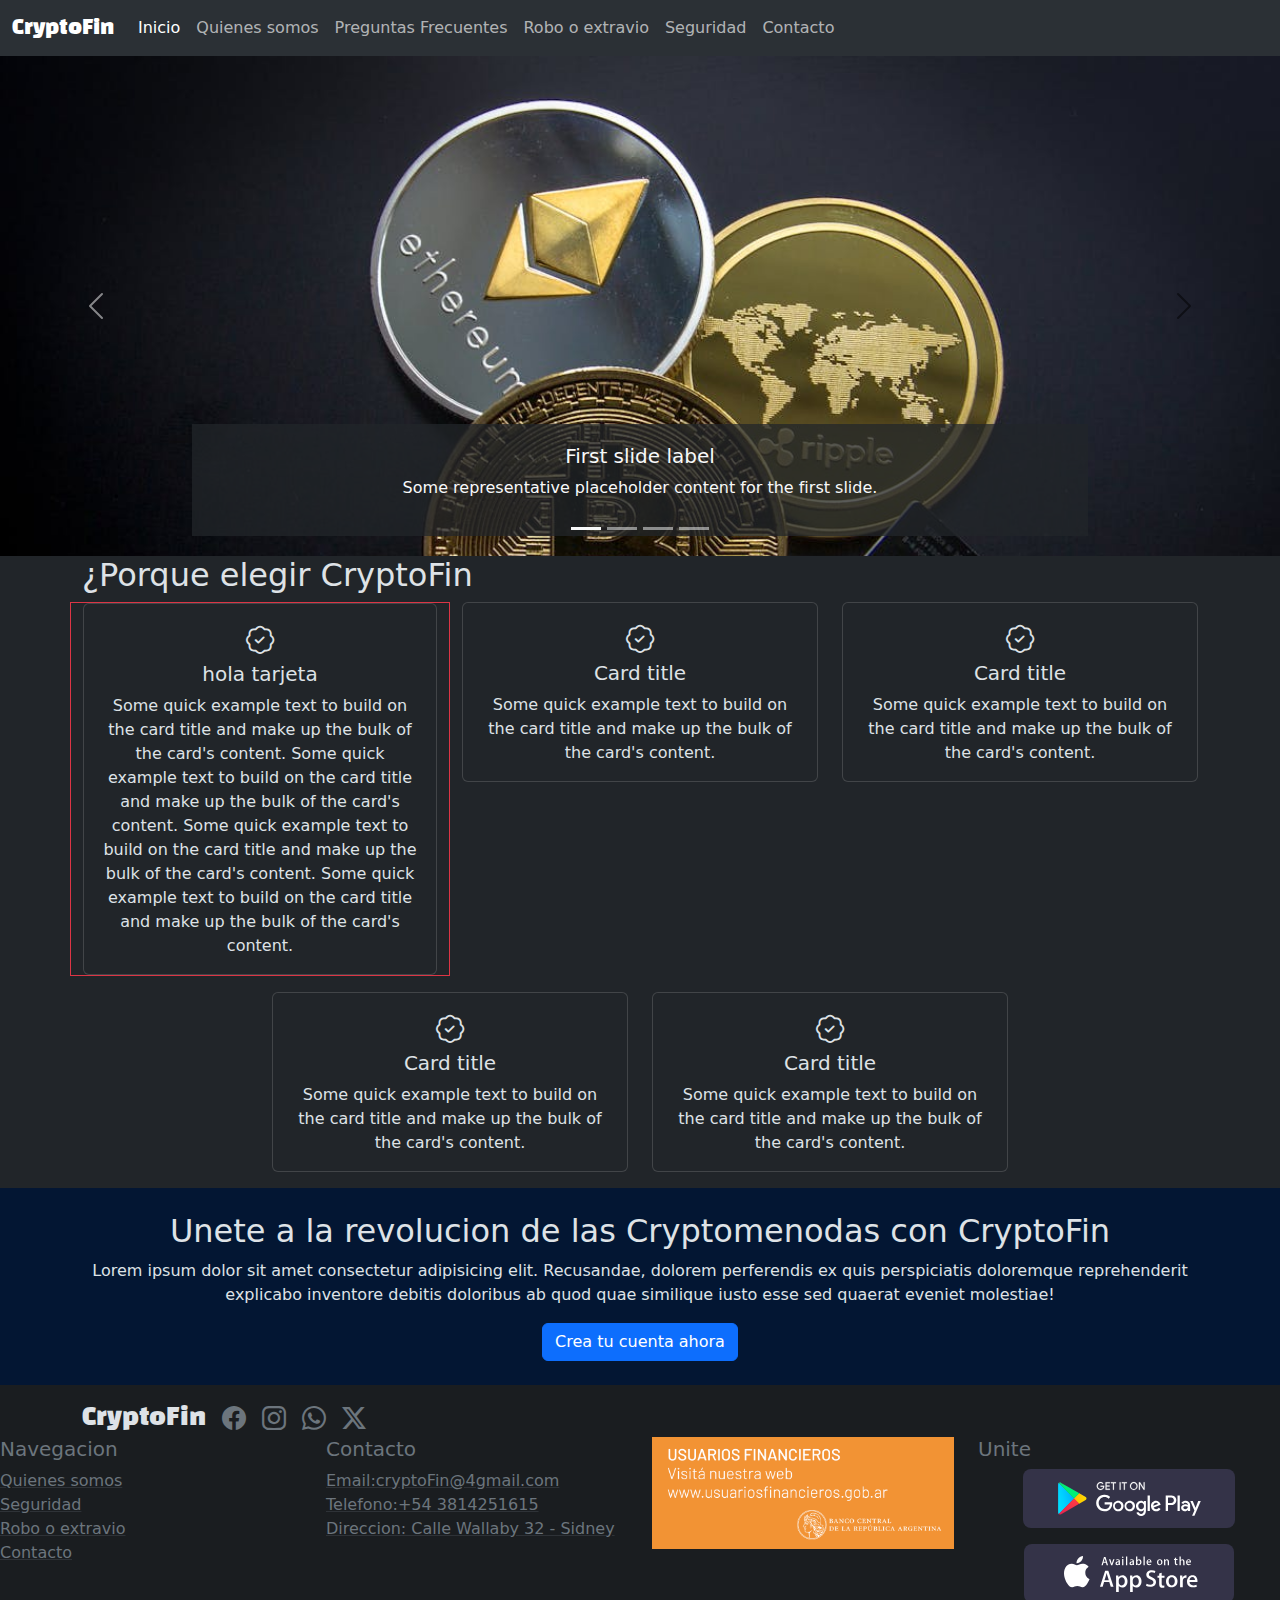
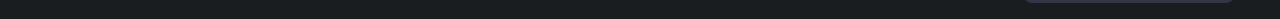
==== index.html @ 36b4fa8f "agregamos una pagina de contacto con formulario y mapa" ====
<!DOCTYPE html>
<html lang="es" data-bs-theme="dark">
  <head>
    <meta charset="UTF-8" />
    <meta name="viewport" content="width=device-width, initial-scale=1.0" />
    <meta name="author" content="Buron, Gonzalo Agustin" />
    <meta name="description" content="practica de crypto monedas" />
    <meta name="keywords" content="crypto monedas. practica bootstrap" />
    <link rel="stylesheet" href="./CSS/bootstrap.min.css" />
    <link rel="stylesheet" href="./CSS/style.css" />

    <title>CryptoFin</title>
  </head>
  <body>
    <header>
      <nav class="navbar navbar-expand-lg bg-body-tertiary">
        <div class="container-fluid">
          <a class="navbar-brand marca" href="#">CryptoFin</a>
          <button
            class="navbar-toggler"
            type="button"
            data-bs-toggle="collapse"
            data-bs-target="#navbarSupportedContent"
            aria-controls="navbarSupportedContent"
            aria-expanded="false"
            aria-label="Toggle navigation"
          >
            <span class="navbar-toggler-icon"></span>
          </button>
          <div class="collapse navbar-collapse" id="navbarSupportedContent">
            <ul class="navbar-nav me-auto mb-2 mb-lg-0">
              <li class="nav-item">
                <a class="nav-link active" aria-current="page" href="#"
                  >Inicio</a
                >
              </li>
              <li class="nav-item">
                <a class="nav-link" href="./pages/quiensSomos.html"
                  >Quienes somos</a
                >
              </li>
              <li class="nav-item">
                <a class="nav-link" href="./pages/preguntasFrecuentes.html"
                  >Preguntas Frecuentes</a
                >
              </li>
              <li class="nav-item">
                <a class="nav-link" href="./pages/error404.html"
                  >Robo o extravio</a
                >
              </li>
              <li class="nav-item">
                <a class="nav-link" href="./pages/seguridad.html">Seguridad</a>
              </li>
              <li class="nav-item">
                <a class="nav-link" href="./pages/contacto.html">Contacto</a>
              </li>
            </ul>
          </div>
        </div>
      </nav>
    </header>
    <main>
      <section id="carouselCryptoFin" class="carousel slide">
        <div class="carousel-indicators">
          <button
            type="button"
            data-bs-target="#carouselCryptoFin"
            data-bs-slide-to="0"
            class="active bg-light"
            aria-current="true"
            aria-label="Slide 1"
          ></button>
          <button
            type="button"
            data-bs-target="#carouselCryptoFin"
            data-bs-slide-to="1"
            class="bg-light"
            aria-label="Slide 2"
          ></button>
          <button
            type="button"
            data-bs-target="#carouselCryptoFin"
            data-bs-slide-to="2"
            class="bg-light"
            aria-label="Slide 3"
          ></button>
          <button
            type="button"
            data-bs-target="#carouselCryptoFin"
            data-bs-slide-to="3"
            class="bg-light"
            aria-label="Slide 4"
          ></button>
        </div>
        <div class="carousel-inner">
          <div class="carousel-item active">
            <img
              src="./img/banner/crypto.jpeg"
              class="d-block w-100 imgCarouselCryto"
              alt="monedasCrypto"
            />
            <div
              class="carousel-caption d-none d-md-block text-light bg-dark bg-opacity-75"
            >
              <h5>First slide label</h5>
              <p>
                Some representative placeholder content for the first slide.
              </p>
            </div>
          </div>
          <div class="carousel-item">
            <img
              src="./img/banner/dolar.jpg"
              class="d-block w-100 imgCarouselCryto"
              alt="CryptoFin"
            />
            <div
              class="carousel-caption d-none d-md-block text-light bg-dark bg-opacity-75"
            >
              <h5>Second slide label</h5>
              <p>
                Some representative placeholder content for the second slide.
              </p>
            </div>
          </div>
          <div class="carousel-item">
            <img
              src="./img/banner/atencion.jpg"
              class="d-block w-100 imgCarouselCryto"
              alt="cryptoReunion"
            />
            <div
              class="carousel-caption d-none d-md-block text-light bg-dark bg-opacity-75"
            >
              <h5>Third slide label</h5>
              <p>
                Some representative placeholder content for the third slide.
              </p>
            </div>
          </div>
          <div class="carousel-item">
            <img
              src="./img/banner/inversion.jpg"
              class="d-block w-100 imgCarouselCryto"
              alt="trade Crypto"
            />
            <div
              class="carousel-caption d-none d-md-block text-light bg-dark bg-opacity-75"
            >
              <h5>Third slide label</h5>
              <p>
                Some representative placeholder content for the third slide.
              </p>
            </div>
          </div>
        </div>
        <button
          class="carousel-control-prev"
          type="button"
          data-bs-target="#carouselCryptoFin"
          data-bs-slide="prev"
        >
          <span class="carousel-control-prev-icon" aria-hidden="true"></span>
          <span class="visually-hidden">Anterior</span>
        </button>
        <button
          class="carousel-control-next"
          type="button"
          data-bs-target="#carouselCryptoFin"
          data-bs-slide="next"
        >
          <span class="carousel-control-next-icon" aria-hidden="true"></span>
          <span class="visually-hidden">Siguiente</span>
        </button>
      </section>
      <section class="container">
        <article>
          <h2>¿Porque elegir CryptoFin</h2>
          <div class="row justify-content-center">
            <article
              class="border border-danger col-12 col-md-6 col-lg-4 mb-3"
            >
              <div class="card">
                <div class="card-body text-center">
                  <i class="bi bi-patch-check fs-3"></i>
                  <h5 class="card-title">hola tarjeta</h5>
                  <p class="card-text">
                    Some quick example text to build on the card title and make
                    up the bulk of the card's content.
                    Some quick example text to build on the card title and make
                    up the bulk of the card's content.
                    Some quick example text to build on the card title and make
                    up the bulk of the card's content.
                    Some quick example text to build on the card title and make
                    up the bulk of the card's content.
                  </p>
                </div>
              </div>
            </article>
            <article
              class="col-12 col-md-6 col-lg-4 mb-3"
            >
              <div class="card">
                <div class="card-body text-center">
                  <i class="bi bi-patch-check fs-3"></i>
                  <h5 class="card-title">Card title</h5>
                  <p class="card-text">
                    Some quick example text to build on the card title and make
                    up the bulk of the card's content.
                  </p>
                </div>
              </div>
            </article>
            <article
              class="col-12 col-md-6 col-lg-4 mb-3"
            >
              <div class="card">
                <div class="card-body text-center">
                  <i class="bi bi-patch-check fs-3"></i>
                  <h5 class="card-title">Card title</h5>
                  <p class="card-text">
                    Some quick example text to build on the card title and make
                    up the bulk of the card's content.
                  </p>
                </div>
              </div>
            </article>
            <article
              class="col-12 col-md-6 col-lg-4 mb-3"
            >
              <div class="card">
                <div class="card-body text-center">
                  <i class="bi bi-patch-check fs-3"></i>
                  <h5 class="card-title">Card title</h5>
                  <p class="card-text">
                    Some quick example text to build on the card title and make
                    up the bulk of the card's content.
                  </p>
                </div>
              </div>
            </article>
            <article
              class="col-12 col-md-6 col-lg-4 mb-3"
            >
              <div class="card">
                <div class="card-body text-center">
                  <i class="bi bi-patch-check fs-3"></i>
                  <h5 class="card-title">Card title</h5>
                  <p class="card-text">
                    Some quick example text to build on the card title and make
                    up the bulk of the card's content.
                  </p>
                </div>
              </div>
            </article>
          </div>
        </article>
      </section>
      <section class="bg-primary-subtle py-4">
        <div class="container text-center">
          <h2>Unete a la revolucion de las Cryptomenodas con CryptoFin</h2>
          <p>
            Lorem ipsum dolor sit amet consectetur adipisicing elit. Recusandae,
            dolorem perferendis ex quis perspiciatis doloremque reprehenderit
            explicabo inventore debitis doloribus ab quod quae similique iusto
            esse sed quaerat eveniet molestiae!
          </p>
          <button class="btn btn-primary" type="button" data-bs-toggle="modal" data-bs-target="#modalCreaTuCuenta">
            Crea tu cuenta ahora
          </button>
        </div>
      </section>
    </main>

    <!-- Modal crea tu cuenta  -->
    <section
      class="modal fade"
      id="modalCreaTuCuenta"
      tabindex="-1"
      aria-labelledby="modalCreaTuCuentaLabel"
      aria-hidden="true"
    >
      <div class="modal-dialog">
        <div class="modal-content">
          <div class="modal-header">
            <h3 class="modal-title fs-5" id="modalCreaTuCuentaLabel">Crea tu cuenta</h3>
            <button
              type="button"
              class="btn-close"
              data-bs-dismiss="modal"
              aria-label="Close"
            ></button>
          </div>
          <div class="modal-body">Completa los siguientes datos para crear una cuenta
            <form>
              <div class="mb-3">
                <label for="exampleInputEmail1" class="form-label">Email address</label>
                <input type="email" class="form-control" id="exampleInputEmail1" aria-describedby="emailHelp">
                <div id="emailHelp" class="form-text">We'll never share your email with anyone else.</div>
              </div>
              <div class="mb-3">
                <label for="exampleInputPassword1" class="form-label">Password</label>
                <input type="password" class="form-control" id="exampleInputPassword1">
              </div>
              <div class="mb-3 form-check">
                <input type="checkbox" class="form-check-input" id="exampleCheck1">
                <label class="form-check-label" for="exampleCheck1">Check me out</label>
              </div>
              <button type="submit" class="btn btn-primary">Submit</button>
            </form>
          </div>
          <div class="modal-footer">
            
            <button type="button" class="btn btn-primary">Save changes</button>
          </div>
        </div>
      </div>
    </section>
    <footer class="bg-dark-subtle py-3">
      <div class="container">
        <div
          class="d-flex gap-3 justify-content-center justify-content-md-start"
        >
          <h4 class="marca mb-0 align-self-center">CryptoFin</h4>
          <a href="#" class="link-secondary"
            ><i class="bi bi-facebook fs-4"></i
          ></a>
          <a href="#" class="link-secondary"
            ><i class="bi bi-instagram fs-4"></i
          ></a>
          <a href="#" class="link-secondary"
            ><i class="bi bi-whatsapp fs-4"></i
          ></a>
          <a href="#" class="link-secondary"
            ><i class="bi bi-twitter-x fs-4"></i
          ></a>
        </div>
      </div>
      <div>
        <div class="row">
          <article class="col-12 col-md-6 col-lg-3 text-center text-md-start">
            <h5 class="text-secondary">Navegacion</h5>
            <ul class="list-unstyled">
              <li>
                <a
                  href="./pages/quiensSomos.html"
                  class="link-secondary link-underline-opacity-25"
                  >Quienes somos</a
                >
              </li>
              <li>
                <a
                  href="./pages/seguridad.html"
                  class="link-secondary link-underline-opacity-25"
                  >Seguridad</a
                >
              </li>
              <li>
                <a
                  href="./pages/error404.html"
                  class="link-secondary link-underline-opacity-25"
                  >Robo o extravio</a
                >
              </li>
              <li>
                <a
                  href="./pages/contacto.html"
                  class="link-secondary link-underline-opacity-25"
                  >Contacto</a
                >
              </li>
              <li>
                <a
                  href="#"
                  class="link-secondary link-underline-opacity-25"
                ></a>
              </li>
            </ul>
          </article>
          <article class="col-12 col-md-6 col-lg-3 text-center text-md-start">
            <h5 class="text-secondary">Contacto</h5>
            <ul class="list-unstyled">
              <li>
                <a
                  href="./pages/error404.html"
                  class="link-secondary link-underline-opacity-25"
                  >Email:cryptoFin@4gmail.com</a
                >
              </li>
              <li>
                <a
                  href="./pages/error404.html"
                  class="link-secondary link-underline-opacity-25"
                  >Telefono:+54 3814251615</a
                >
              </li>
              <li>
                <a
                  href="https://maps.app.goo.gl/UzhyuL5qocD4cMqJ6"
                  class="link-secondary link-underline-opacity-25"
                  >Direccion: Calle Wallaby 32 - Sidney</a
                >
              </li>
            </ul>
          </article>
          <article class="col-12 col-md-6 col-lg-3 text-center text-md-start">
            <a href="./pages/error404.html">
              <img
                src="./img/usuariosfinancieros.png"
                alt="logo financiero"
                class="w-100"
              />
            </a>
          </article>

          <article class="col-12 col-md-6 col-lg-3 text-center text-md-start">
            <h5 class="text-secondary">Unite</h5>
            <div class="text-center">
              <a href="./pages/error404.html"
                ><img
                  src="./img/google-play-badge-bb.svg"
                  alt="google play"
                  class="mb-3"
                />
              </a>

              <a href="./pages/error404.html"
                ><img src="./img/badge-apple-store.svg" alt="apple store" />
              </a>
            </div>
          </article>
        </div>
      </div>
    </footer>
    <script src="./js/bootstrap.min.js"></script>
  </body>
</html>
---- CSS/style.css ----
@import url("https://cdn.jsdelivr.net/npm/bootstrap-icons@1.11.3/font/bootstrap-icons.min.css");
@font-face {
  font-family: "BlackHansSans";
  src: url(../fonts/BlackHanSans-Regular.ttf);
}
body {
  display: flex;
  flex-direction: column;
  min-height: 100vh;
}
main {
  flex-grow: 1;
}

.marca {
  font-family: "BlackHansSans", sans-serif;
}

.imgCarouselCryto{
    height: 300px;
    object-fit: cover;
}

@media (min-width: 768px) and (max-width: 991px){
  .imgCarouselCryto{
    height: 350px;
  }
}
@media (min-width: 992px){
  .imgCarouselCryto{
    height: 500px;
    object-position: top;
  }
}

.carousel-control-prev-icon , carousel-control-next-icon{
  filter: none!important;
}
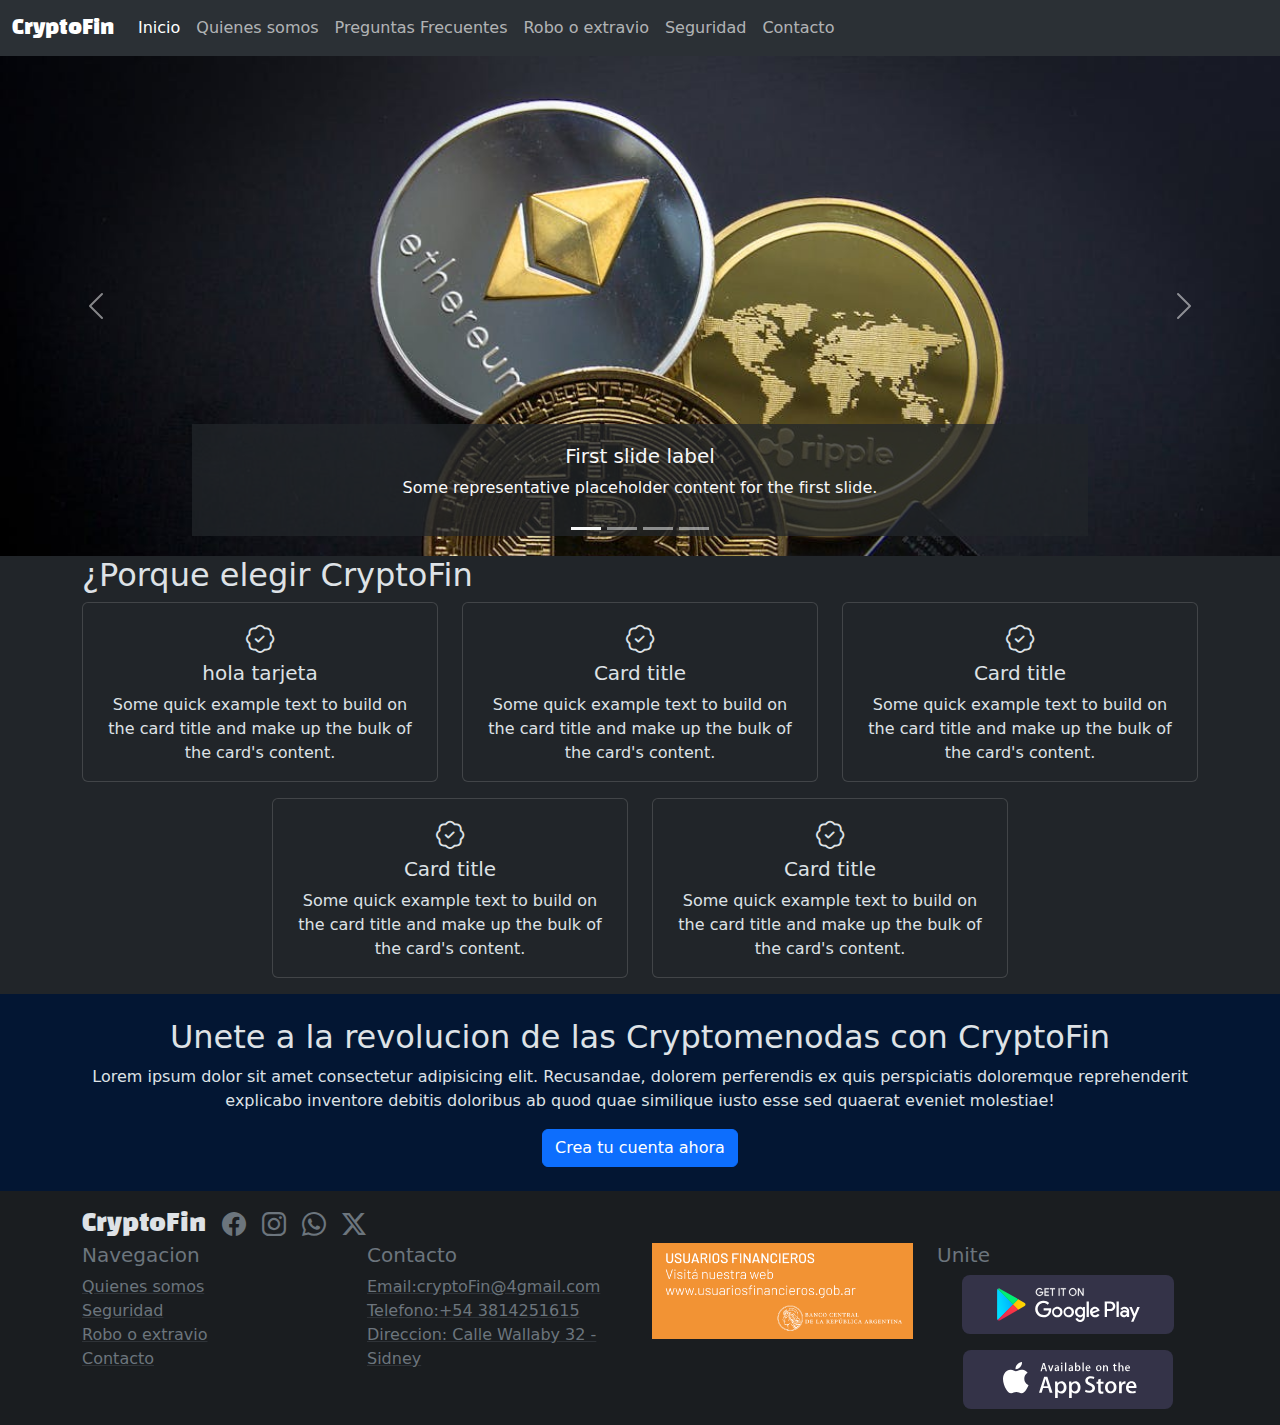
==== commit 81d58533: "correcion de banner y completado de modal" ====
--- a/index.html
+++ b/index.html
@@ -178,9 +178,7 @@
         <article>
           <h2>¿Porque elegir CryptoFin</h2>
           <div class="row justify-content-center">
-            <article
-              class="border border-danger col-12 col-md-6 col-lg-4 mb-3"
-            >
+            <article class="col-12 col-md-6 col-lg-4 mb-3">
               <div class="card">
                 <div class="card-body text-center">
                   <i class="bi bi-patch-check fs-3"></i>
@@ -188,19 +186,11 @@
                   <p class="card-text">
                     Some quick example text to build on the card title and make
                     up the bulk of the card's content.
-                    Some quick example text to build on the card title and make
-                    up the bulk of the card's content.
-                    Some quick example text to build on the card title and make
-                    up the bulk of the card's content.
-                    Some quick example text to build on the card title and make
-                    up the bulk of the card's content.
                   </p>
                 </div>
               </div>
             </article>
-            <article
-              class="col-12 col-md-6 col-lg-4 mb-3"
-            >
+            <article class="col-12 col-md-6 col-lg-4 mb-3">
               <div class="card">
                 <div class="card-body text-center">
                   <i class="bi bi-patch-check fs-3"></i>
@@ -212,9 +202,7 @@
                 </div>
               </div>
             </article>
-            <article
-              class="col-12 col-md-6 col-lg-4 mb-3"
-            >
+            <article class="col-12 col-md-6 col-lg-4 mb-3">
               <div class="card">
                 <div class="card-body text-center">
                   <i class="bi bi-patch-check fs-3"></i>
@@ -226,9 +214,7 @@
                 </div>
               </div>
             </article>
-            <article
-              class="col-12 col-md-6 col-lg-4 mb-3"
-            >
+            <article class="col-12 col-md-6 col-lg-4 mb-3">
               <div class="card">
                 <div class="card-body text-center">
                   <i class="bi bi-patch-check fs-3"></i>
@@ -240,9 +226,7 @@
                 </div>
               </div>
             </article>
-            <article
-              class="col-12 col-md-6 col-lg-4 mb-3"
-            >
+            <article class="col-12 col-md-6 col-lg-4 mb-3">
               <div class="card">
                 <div class="card-body text-center">
                   <i class="bi bi-patch-check fs-3"></i>
@@ -266,7 +250,12 @@
             explicabo inventore debitis doloribus ab quod quae similique iusto
             esse sed quaerat eveniet molestiae!
           </p>
-          <button class="btn btn-primary" type="button" data-bs-toggle="modal" data-bs-target="#modalCreaTuCuenta">
+          <button
+            class="btn btn-primary"
+            type="button"
+            data-bs-toggle="modal"
+            data-bs-target="#modalCreaTuCuenta"
+          >
             Crea tu cuenta ahora
           </button>
         </div>
@@ -284,7 +273,9 @@
       <div class="modal-dialog">
         <div class="modal-content">
           <div class="modal-header">
-            <h3 class="modal-title fs-5" id="modalCreaTuCuentaLabel">Crea tu cuenta</h3>
+            <h3 class="modal-title fs-5" id="modalCreaTuCuentaLabel">
+              Crea tu cuenta
+            </h3>
             <button
               type="button"
               class="btn-close"
@@ -292,27 +283,50 @@
               aria-label="Close"
             ></button>
           </div>
-          <div class="modal-body">Completa los siguientes datos para crear una cuenta
+          <div class="modal-body">
+            <h4>Completa los siguientes datos para crear una cuenta</h4>
             <form>
+              
               <div class="mb-3">
-                <label for="exampleInputEmail1" class="form-label">Email address</label>
-                <input type="email" class="form-control" id="exampleInputEmail1" aria-describedby="emailHelp">
-                <div id="emailHelp" class="form-text">We'll never share your email with anyone else.</div>
+                <label for="Nombre y Apellido" class="form-label">Nombre y Apellido</label>
+                <input
+                  type="text"
+                  class="form-control"
+                  id="Nombre y Apellido"
+                  aria-describedby="emailHelp"
+                />
               </div>
               <div class="mb-3">
-                <label for="exampleInputPassword1" class="form-label">Password</label>
-                <input type="password" class="form-control" id="exampleInputPassword1">
-              </div>
-              <div class="mb-3 form-check">
-                <input type="checkbox" class="form-check-input" id="exampleCheck1">
-                <label class="form-check-label" for="exampleCheck1">Check me out</label>
-              </div>
-              <button type="submit" class="btn btn-primary">Submit</button>
+                <label for="email" class="form-label">Email</label>
+                <input
+                  type="email"
+                  class="form-control"
+                  id="email"
+                  aria-describedby="emailHelp"
+                />
+              </div>
+              <div class="mb-3">
+                <label for="Contraseña" class="form-label">Contraseña</label>
+                <input
+                  type="password"
+                  class="form-control"
+                  id="Contraseña"
+                />
+              </div>
+              <div class="mb-3">
+                <label for="Contraseña" class="form-label"
+                  >Repetir contraseña</label
+                >
+                <input
+                  type="password"
+                  class="form-control"
+                  id="Contraseña"
+                />
+              </div>
             </form>
           </div>
           <div class="modal-footer">
-            
-            <button type="button" class="btn btn-primary">Save changes</button>
+            <button type="submit" class="btn btn-primary">Enviar</button>
           </div>
         </div>
       </div>
@@ -337,7 +351,7 @@
           ></a>
         </div>
       </div>
-      <div>
+      <div class="container">
         <div class="row">
           <article class="col-12 col-md-6 col-lg-3 text-center text-md-start">
             <h5 class="text-secondary">Navegacion</h5>
--- a/CSS/style.css
+++ b/CSS/style.css
@@ -33,7 +33,7 @@
   }
 }
 
-.carousel-control-prev-icon , carousel-control-next-icon{
+.carousel-control-prev-icon , .carousel-control-next-icon{
   filter: none!important;
 }
 
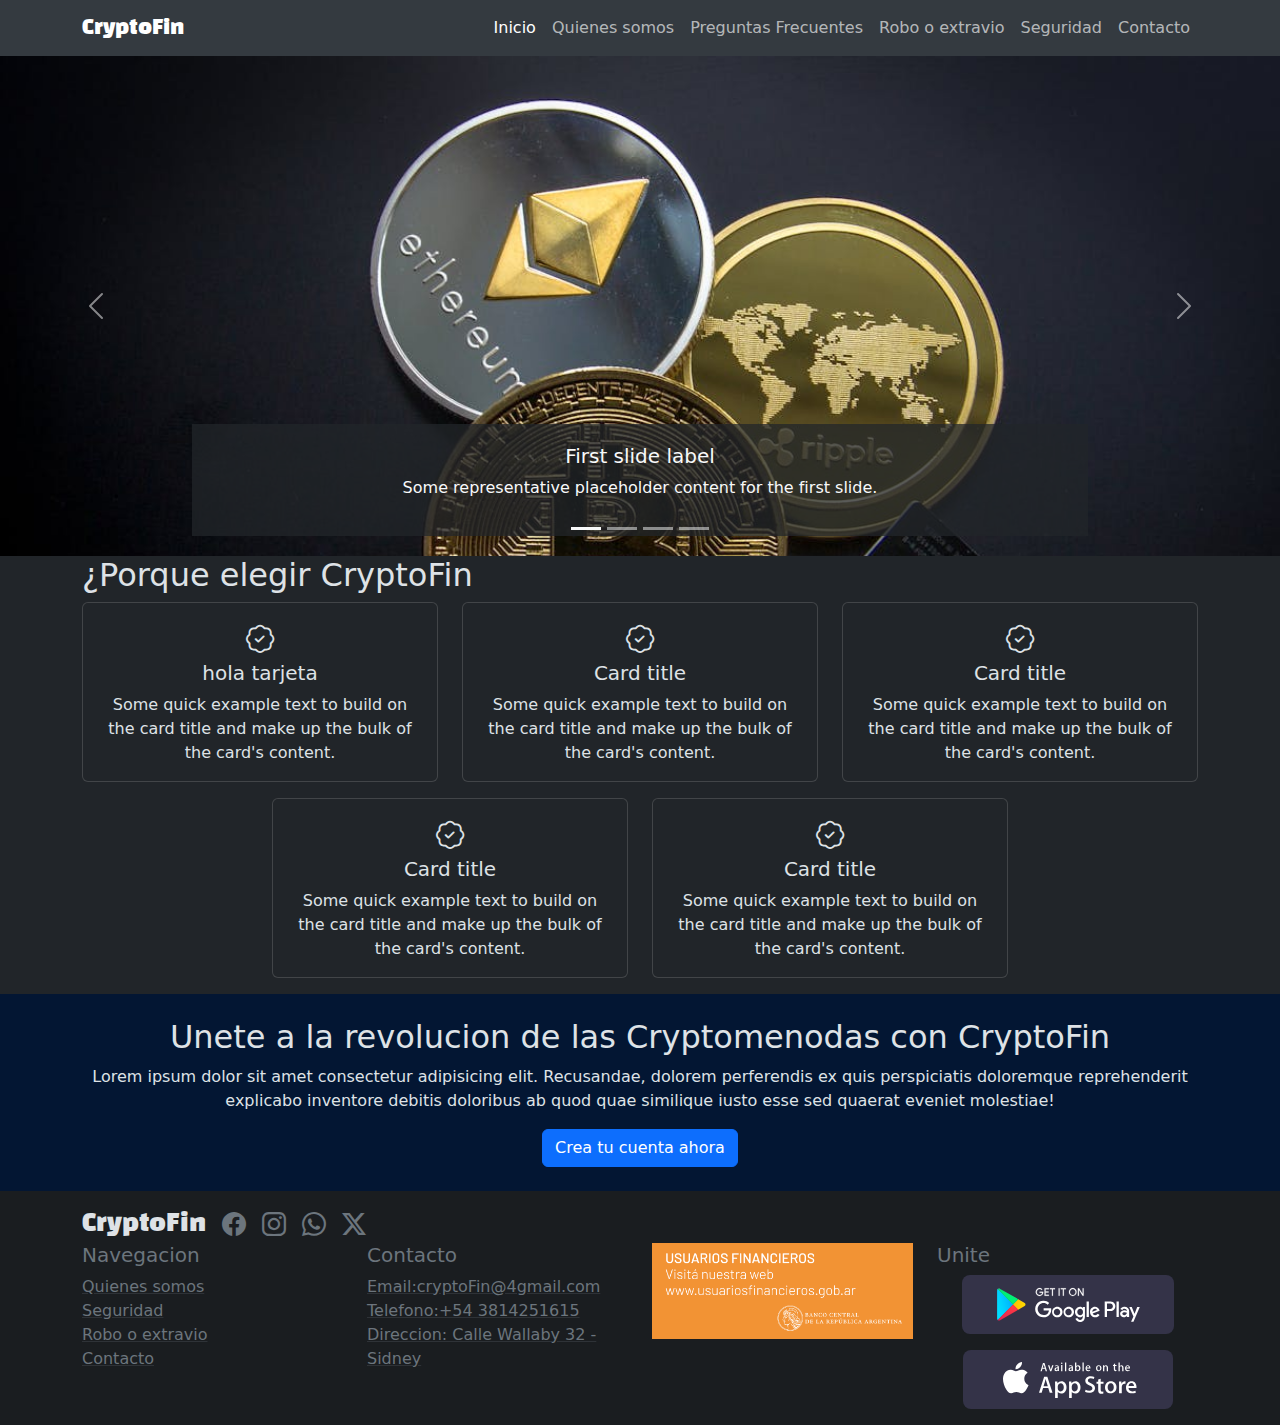
==== commit 14ddef63: "correccion de links" ====
--- a/index.html
+++ b/index.html
@@ -13,9 +13,9 @@
   </head>
   <body>
     <header>
-      <nav class="navbar navbar-expand-lg bg-body-tertiary">
-        <div class="container-fluid">
-          <a class="navbar-brand marca" href="#">CryptoFin</a>
+      <nav class="navbar navbar-expand-lg bg-body-secondary">
+        <div class="container">
+          <a class="navbar-brand marca" href="./index.html">CryptoFin</a>
           <button
             class="navbar-toggler"
             type="button"
@@ -28,9 +28,9 @@
             <span class="navbar-toggler-icon"></span>
           </button>
           <div class="collapse navbar-collapse" id="navbarSupportedContent">
-            <ul class="navbar-nav me-auto mb-2 mb-lg-0">
-              <li class="nav-item">
-                <a class="nav-link active" aria-current="page" href="#"
+            <ul class="navbar-nav ms-auto mb-2 mb-lg-0">
+              <li class="nav-item">
+                <a class="nav-link active" aria-current="page" href="./index.html"
                   >Inicio</a
                 >
               </li>
@@ -58,6 +58,7 @@
             </ul>
           </div>
         </div>
+        
       </nav>
     </header>
     <main>
--- a/CSS/style.css
+++ b/CSS/style.css
@@ -37,3 +37,6 @@
   filter: none!important;
 }
 
+textarea{
+  resize: none;
+}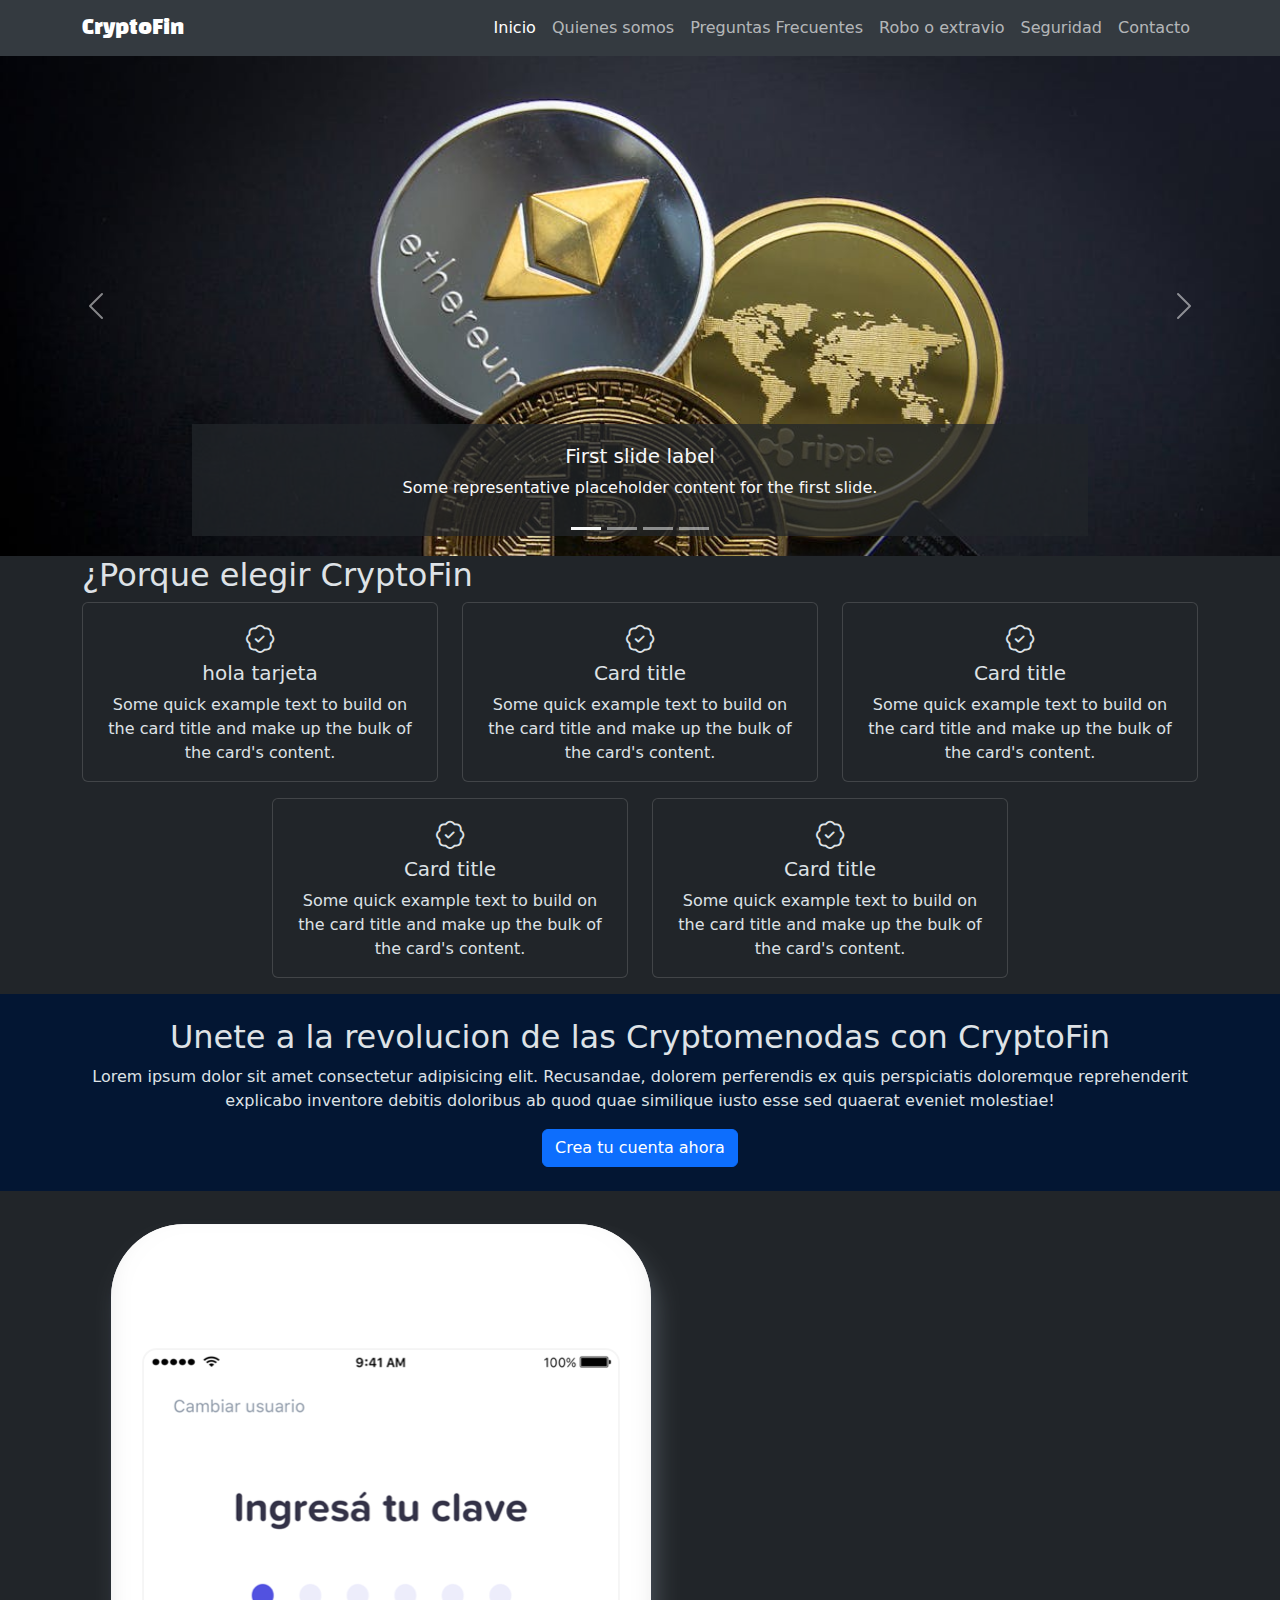
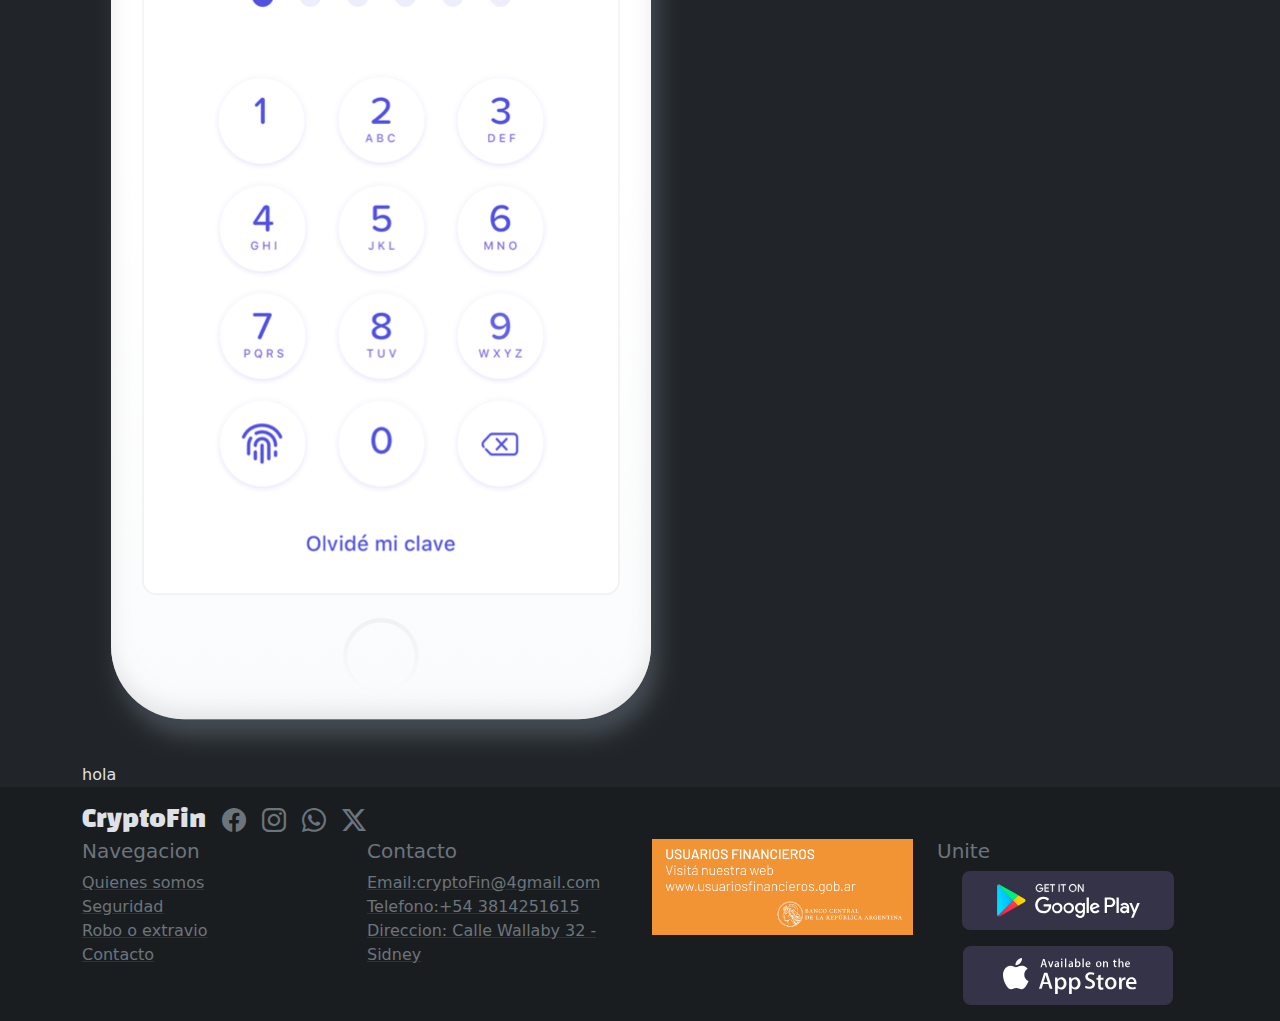
==== commit c6022c12: "agregado de img de telefono" ====
--- a/index.html
+++ b/index.html
@@ -30,7 +30,10 @@
           <div class="collapse navbar-collapse" id="navbarSupportedContent">
             <ul class="navbar-nav ms-auto mb-2 mb-lg-0">
               <li class="nav-item">
-                <a class="nav-link active" aria-current="page" href="./index.html"
+                <a
+                  class="nav-link active"
+                  aria-current="page"
+                  href="./index.html"
                   >Inicio</a
                 >
               </li>
@@ -58,7 +61,6 @@
             </ul>
           </div>
         </div>
-        
       </nav>
     </header>
     <main>
@@ -261,6 +263,18 @@
           </button>
         </div>
       </section>
+      <section class="container">
+        <article class="row">
+          <div class="col">
+            <img
+              class="img-fluid"
+              src="./img/iphone-illustration-sec.png"
+              alt="imagen telefono"
+            />
+          </div>
+          <div>hola</div>
+        </article>
+      </section>
     </main>
 
     <!-- Modal crea tu cuenta  -->
@@ -287,9 +301,10 @@
           <div class="modal-body">
             <h4>Completa los siguientes datos para crear una cuenta</h4>
             <form>
-              
               <div class="mb-3">
-                <label for="Nombre y Apellido" class="form-label">Nombre y Apellido</label>
+                <label for="Nombre y Apellido" class="form-label"
+                  >Nombre y Apellido</label
+                >
                 <input
                   type="text"
                   class="form-control"
@@ -308,21 +323,13 @@
               </div>
               <div class="mb-3">
                 <label for="Contraseña" class="form-label">Contraseña</label>
-                <input
-                  type="password"
-                  class="form-control"
-                  id="Contraseña"
-                />
+                <input type="password" class="form-control" id="Contraseña" />
               </div>
               <div class="mb-3">
                 <label for="Contraseña" class="form-label"
                   >Repetir contraseña</label
                 >
-                <input
-                  type="password"
-                  class="form-control"
-                  id="Contraseña"
-                />
+                <input type="password" class="form-control" id="Contraseña" />
               </div>
             </form>
           </div>
